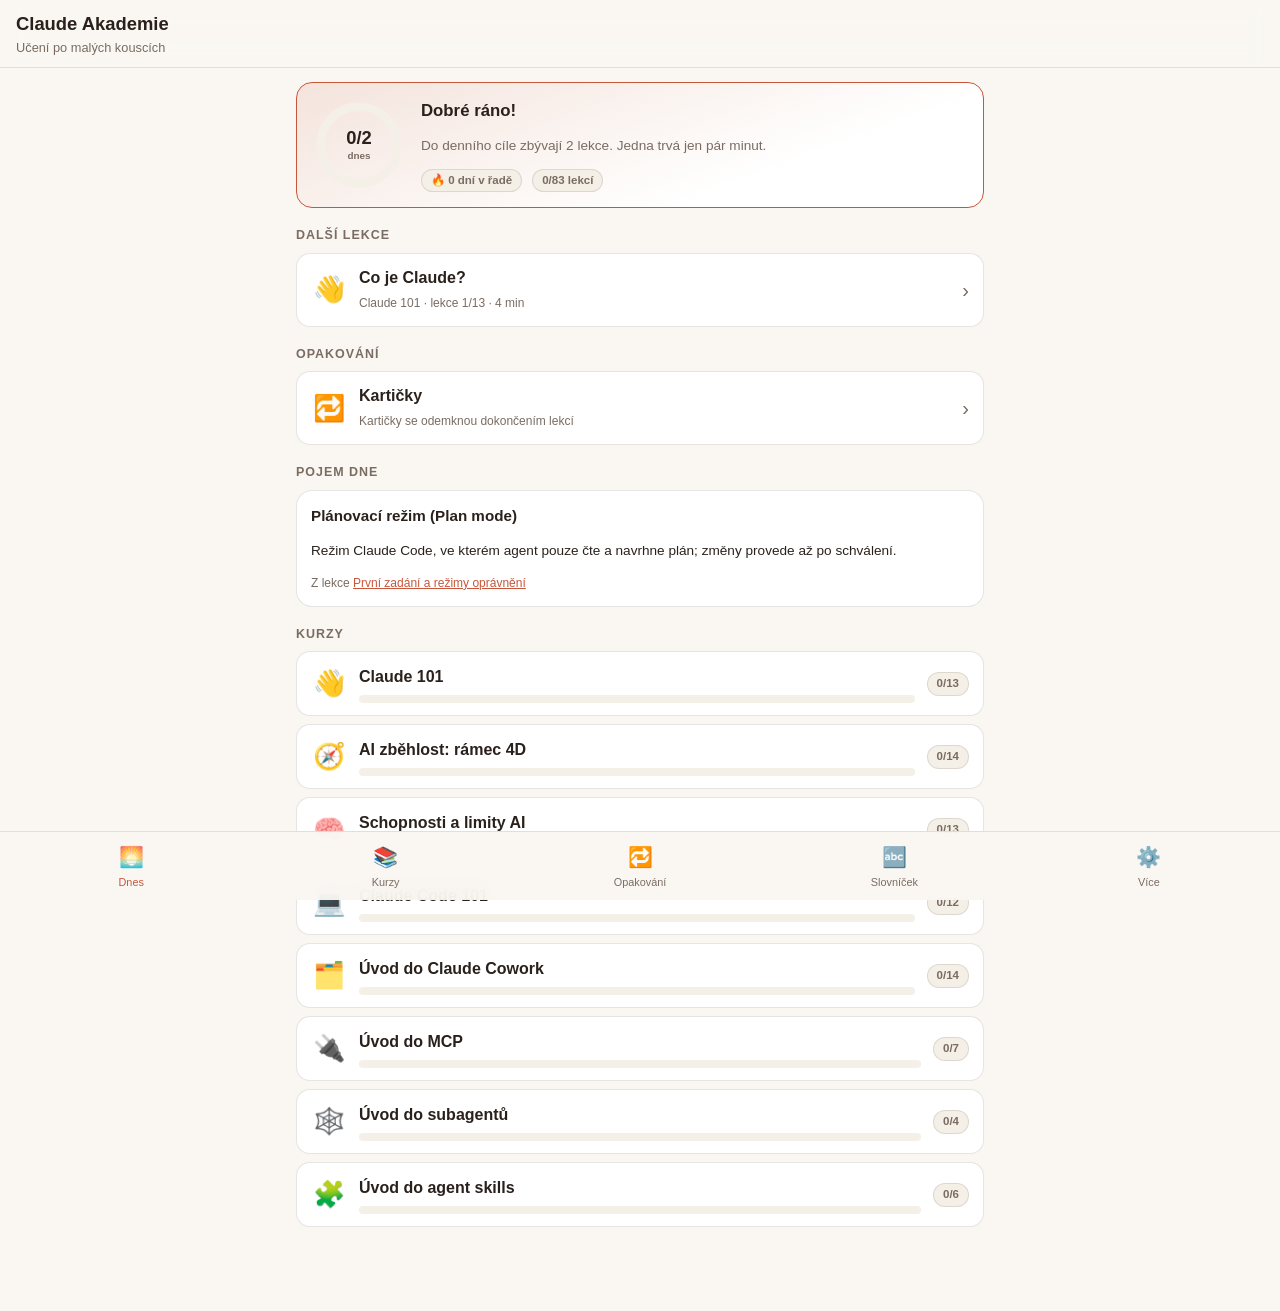
==== claude-akademie/index.html @ be648ee3 "Claude Akademie: česká PWA pro učení Claude po malých kouscích Samostatná aplikace ve složce claude-" ====
<!DOCTYPE html>
<html lang="cs" data-theme="auto">
<head>
  <meta charset="utf-8">
  <meta name="viewport" content="width=device-width, initial-scale=1, viewport-fit=cover">
  <title>Claude Akademie</title>
  <meta name="description" content="Česká učebnice Claude po malých kouscích: kurzy podle Claude Academy, kvízy, kartičky k opakování, slovníček a sledování pokroku. Funguje offline.">
  <meta name="theme-color" content="#1c1917">
  <meta name="mobile-web-app-capable" content="yes">
  <meta name="apple-mobile-web-app-capable" content="yes">
  <meta name="apple-mobile-web-app-status-bar-style" content="black-translucent">
  <meta name="apple-mobile-web-app-title" content="Claude Akademie">
  <link rel="manifest" href="manifest.webmanifest">
  <link rel="icon" href="icons/icon.svg" type="image/svg+xml">
  <link rel="apple-touch-icon" href="icons/apple-touch-icon.png">
  <link rel="stylesheet" href="styles.css">
</head>
<body>
  <header class="app-header">
    <a id="h-back" class="back" href="#/" style="display:none" aria-label="Zpět">‹</a>
    <div class="head-txt">
      <h1 id="h-title">Claude Akademie</h1>
      <p class="sub" id="h-sub"></p>
    </div>
    <div class="head-actions" id="h-actions"></div>
  </header>

  <main id="view">
    <noscript><p style="padding:20px">Aplikace potřebuje zapnutý JavaScript.</p></noscript>
  </main>

  <nav class="tabbar">
    <a href="#/" data-tab="dnes"><span class="ico">🌅</span>Dnes</a>
    <a href="#/kurzy" data-tab="kurzy"><span class="ico">📚</span>Kurzy</a>
    <a href="#/opakovani" data-tab="opakovani"><span class="ico">🔁</span>Opakování</a>
    <a href="#/slovnik" data-tab="slovnik"><span class="ico">🔤</span>Slovníček</a>
    <a href="#/vice" data-tab="vice"><span class="ico">⚙️</span>Více</a>
  </nav>

  <div id="toast"></div>
  <div id="modal"></div>

  <script src="kurzy/_index.js"></script>
  <script src="kurzy/claude-101.js"></script>
  <script src="kurzy/ai-fluency.js"></script>
  <script src="kurzy/schopnosti-a-limity.js"></script>
  <script src="kurzy/claude-code-101.js"></script>
  <script src="kurzy/cowork.js"></script>
  <script src="kurzy/mcp.js"></script>
  <script src="kurzy/subagenti.js"></script>
  <script src="kurzy/skills.js"></script>
  <script src="app.js"></script>
  <script>
    if ("serviceWorker" in navigator && location.protocol.startsWith("http")) {
      window.addEventListener("load", () => {
        navigator.serviceWorker.register("sw.js").catch(() => {});
      });
    }
  </script>
</body>
</html>
---- claude-akademie/styles.css ----
/* ===== Claude Akademie – styly (mobile-first) ===== */

:root {
  --bg: #1c1917;
  --bg-soft: #24201d;
  --card: #2a2522;
  --card-2: #342e2a;
  --line: rgba(255, 255, 255, 0.09);
  --text: #f5efe6;
  --muted: #b3a89b;
  --accent: #e07a5f;
  --accent-soft: rgba(224, 122, 95, 0.16);
  --accent-ink: #1c1917;
  --ok: #7bc47f;
  --ok-soft: rgba(123, 196, 127, 0.16);
  --warn: #f2c14e;
  --warn-soft: rgba(242, 193, 78, 0.14);
  --danger: #f27a7a;
  --info: #7cb7e8;
  --info-soft: rgba(124, 183, 232, 0.14);
  --shadow: 0 10px 30px rgba(0, 0, 0, 0.35);
  --radius: 16px;
  --fs: 16px;
  color-scheme: dark;
}

html[data-theme="light"] {
  --bg: #faf7f2;
  --bg-soft: #f2ece3;
  --card: #ffffff;
  --card-2: #f4efe7;
  --line: rgba(60, 40, 30, 0.12);
  --text: #2a211c;
  --muted: #7a6c62;
  --accent: #c8563b;
  --accent-soft: rgba(200, 86, 59, 0.12);
  --accent-ink: #ffffff;
  --ok: #2f8f4e;
  --ok-soft: rgba(47, 143, 78, 0.12);
  --warn: #b7791f;
  --warn-soft: rgba(183, 121, 31, 0.12);
  --danger: #c62828;
  --info: #2b6cb0;
  --info-soft: rgba(43, 108, 176, 0.10);
  --shadow: 0 10px 24px rgba(60, 40, 30, 0.10);
  color-scheme: light;
}

@media (prefers-color-scheme: light) {
  html[data-theme="auto"] {
    --bg: #faf7f2;
    --bg-soft: #f2ece3;
    --card: #ffffff;
    --card-2: #f4efe7;
    --line: rgba(60, 40, 30, 0.12);
    --text: #2a211c;
    --muted: #7a6c62;
    --accent: #c8563b;
    --accent-soft: rgba(200, 86, 59, 0.12);
    --accent-ink: #ffffff;
    --ok: #2f8f4e;
    --ok-soft: rgba(47, 143, 78, 0.12);
    --warn: #b7791f;
    --warn-soft: rgba(183, 121, 31, 0.12);
    --danger: #c62828;
    --info: #2b6cb0;
    --info-soft: rgba(43, 108, 176, 0.10);
    --shadow: 0 10px 24px rgba(60, 40, 30, 0.10);
    color-scheme: light;
  }
}

html[data-fs="s"] { --fs: 15px; }
html[data-fs="l"] { --fs: 18px; }
html[data-fs="xl"] { --fs: 20px; }

* { box-sizing: border-box; }

html, body {
  margin: 0;
  padding: 0;
  background: var(--bg);
  color: var(--text);
  font-family: -apple-system, BlinkMacSystemFont, "Segoe UI", Roboto, "Helvetica Neue", Arial, sans-serif;
  font-size: var(--fs);
  line-height: 1.5;
  -webkit-text-size-adjust: 100%;
  overscroll-behavior-y: contain;
}

body { min-height: 100dvh; }

a { color: var(--accent); }
button { font: inherit; }

/* ---------- hlavička ---------- */
.app-header {
  position: sticky;
  top: 0;
  z-index: 20;
  display: flex;
  align-items: center;
  gap: 10px;
  padding: calc(env(safe-area-inset-top) + 10px) 16px 10px;
  background: color-mix(in srgb, var(--bg) 88%, transparent);
  backdrop-filter: blur(12px);
  -webkit-backdrop-filter: blur(12px);
  border-bottom: 1px solid var(--line);
}
.app-header .back {
  text-decoration: none;
  font-size: 30px;
  line-height: 1;
  color: var(--text);
  padding: 0 6px 4px 0;
}
.head-txt { flex: 1; min-width: 0; }
.app-header h1 {
  margin: 0;
  font-size: 1.15rem;
  font-weight: 700;
  white-space: nowrap;
  overflow: hidden;
  text-overflow: ellipsis;
}
.app-header .sub {
  margin: 0;
  color: var(--muted);
  font-size: 0.8rem;
  white-space: nowrap;
  overflow: hidden;
  text-overflow: ellipsis;
}
.head-actions { display: flex; gap: 6px; }
.icon-btn {
  border: 1px solid var(--line);
  background: var(--card);
  color: var(--text);
  border-radius: 12px;
  width: 38px;
  height: 38px;
  display: inline-flex;
  align-items: center;
  justify-content: center;
  font-size: 18px;
  cursor: pointer;
}
.icon-btn.on { background: var(--accent-soft); border-color: var(--accent); }

/* ---------- hlavní plocha ---------- */
#view {
  padding: 14px 16px calc(84px + env(safe-area-inset-bottom));
  max-width: 720px;
  margin: 0 auto;
}

.tabbar {
  position: fixed;
  bottom: 0;
  left: 0;
  right: 0;
  z-index: 20;
  display: flex;
  justify-content: space-around;
  padding: 6px 4px calc(6px + env(safe-area-inset-bottom));
  background: color-mix(in srgb, var(--bg) 92%, transparent);
  backdrop-filter: blur(12px);
  -webkit-backdrop-filter: blur(12px);
  border-top: 1px solid var(--line);
}
.tabbar a {
  flex: 1;
  display: flex;
  flex-direction: column;
  align-items: center;
  gap: 2px;
  text-decoration: none;
  color: var(--muted);
  font-size: 0.68rem;
  padding: 4px 0;
  border-radius: 10px;
  position: relative;
}
.tabbar a .ico { font-size: 20px; }
.tabbar a.active { color: var(--accent); }
.tabbar a .badge {
  position: absolute;
  top: 0;
  right: calc(50% - 22px);
  background: var(--accent);
  color: var(--accent-ink);
  font-size: 0.62rem;
  font-weight: 700;
  border-radius: 999px;
  padding: 0 5px;
  min-width: 16px;
  text-align: center;
}

/* ---------- karty a texty ---------- */
.card {
  background: var(--card);
  border: 1px solid var(--line);
  border-radius: var(--radius);
  padding: 14px;
  margin-bottom: 12px;
}
.card.accent { border-color: var(--accent); background: linear-gradient(160deg, var(--accent-soft), var(--card) 70%); }
.card h2 { margin: 0 0 6px; font-size: 1.05rem; }
.card h3 { margin: 0 0 4px; font-size: 0.95rem; }
.muted { color: var(--muted); }
.small { font-size: 0.85rem; }
.tiny { font-size: 0.75rem; }
.section-title {
  margin: 18px 0 8px;
  font-size: 0.78rem;
  letter-spacing: 0.08em;
  text-transform: uppercase;
  color: var(--muted);
  font-weight: 700;
}
.row { display: flex; align-items: center; gap: 10px; }
.row.between { justify-content: space-between; }
.grow { flex: 1; min-width: 0; }
.wrap { flex-wrap: wrap; }
.center { text-align: center; }
.mt { margin-top: 12px; }
.mb0 { margin-bottom: 0; }

.btn {
  display: inline-flex;
  align-items: center;
  justify-content: center;
  gap: 8px;
  border: 1px solid var(--line);
  background: var(--card-2);
  color: var(--text);
  border-radius: 12px;
  padding: 11px 16px;
  font-weight: 600;
  cursor: pointer;
  text-decoration: none;
  min-height: 44px;
}
.btn.primary { background: var(--accent); color: var(--accent-ink); border-color: transparent; }
.btn.ok { background: var(--ok); color: #0b1a0d; border-color: transparent; }
.btn.ghost { background: transparent; }
.btn.danger { color: var(--danger); border-color: var(--danger); background: transparent; }
.btn.block { width: 100%; }
.btn.sm { padding: 7px 12px; min-height: 36px; font-size: 0.85rem; }
.btn:disabled { opacity: 0.5; cursor: default; }
.btn-row { display: flex; gap: 8px; flex-wrap: wrap; margin-top: 10px; }
.btn-row .btn { flex: 1; }

.chip {
  display: inline-block;
  padding: 2px 9px;
  border-radius: 999px;
  background: var(--card-2);
  border: 1px solid var(--line);
  color: var(--muted);
  font-size: 0.72rem;
  font-weight: 600;
  white-space: nowrap;
}
.chip.ok { background: var(--ok-soft); color: var(--ok); border-color: transparent; }
.chip.accent { background: var(--accent-soft); color: var(--accent); border-color: transparent; }
.chip.warn { background: var(--warn-soft); color: var(--warn); border-color: transparent; }
.chip.info { background: var(--info-soft); color: var(--info); border-color: transparent; }

.progress {
  height: 8px;
  border-radius: 999px;
  background: var(--card-2);
  overflow: hidden;
}
.progress > i {
  display: block;
  height: 100%;
  background: var(--accent);
  border-radius: 999px;
  transition: width 0.3s ease;
}
.progress.ok > i { background: var(--ok); }

/* ---------- Dnes ---------- */
.hero {
  display: grid;
  grid-template-columns: 96px 1fr;
  gap: 14px;
  align-items: center;
}
.ring { width: 96px; height: 96px; position: relative; }
.ring svg { width: 100%; height: 100%; transform: rotate(-90deg); }
.ring circle { fill: none; stroke-width: 9; stroke-linecap: round; }
.ring .track { stroke: var(--card-2); }
.ring .bar { stroke: var(--accent); transition: stroke-dashoffset 0.4s ease; }
.ring .bar.done { stroke: var(--ok); }
.ring .lbl {
  position: absolute;
  inset: 0;
  display: flex;
  flex-direction: column;
  align-items: center;
  justify-content: center;
  font-weight: 800;
  font-size: 1.15rem;
  line-height: 1;
}
.ring .lbl small { font-size: 0.62rem; color: var(--muted); font-weight: 600; margin-top: 3px; }

.stat-grid { display: grid; grid-template-columns: repeat(3, 1fr); gap: 8px; }
.stat {
  background: var(--card);
  border: 1px solid var(--line);
  border-radius: 14px;
  padding: 10px 8px;
  text-align: center;
}
.stat b { display: block; font-size: 1.3rem; }
.stat span { font-size: 0.7rem; color: var(--muted); }

/* ---------- seznamy lekcí ---------- */
.list { display: flex; flex-direction: column; gap: 8px; }
.item {
  display: flex;
  align-items: center;
  gap: 12px;
  background: var(--card);
  border: 1px solid var(--line);
  border-radius: 14px;
  padding: 12px 14px;
  text-decoration: none;
  color: var(--text);
}
.item:active { background: var(--card-2); }
.item .num {
  width: 30px;
  height: 30px;
  border-radius: 50%;
  display: inline-flex;
  align-items: center;
  justify-content: center;
  background: var(--card-2);
  font-size: 0.8rem;
  font-weight: 700;
  color: var(--muted);
  flex-shrink: 0;
}
.item.done .num { background: var(--ok-soft); color: var(--ok); }
.item.next .num { background: var(--accent-soft); color: var(--accent); }
.item .ttl { font-weight: 600; display: block; }
.item .meta { font-size: 0.75rem; color: var(--muted); }
.item .emoji { font-size: 26px; flex-shrink: 0; width: 36px; text-align: center; }
.item .arrow { color: var(--muted); font-size: 20px; }

/* ---------- lekce ---------- */
.lesson { font-size: 1.02em; }
.lesson h2 { font-size: 1.15rem; margin: 22px 0 8px; }
.lesson h3 { font-size: 1rem; margin: 18px 0 6px; }
.lesson p { margin: 0 0 12px; }
.lesson ul, .lesson ol { margin: 0 0 12px; padding-left: 22px; }
.lesson li { margin-bottom: 5px; }
.lesson code {
  font-family: ui-monospace, SFMono-Regular, Menlo, Consolas, monospace;
  font-size: 0.88em;
  background: var(--card-2);
  padding: 1px 5px;
  border-radius: 6px;
}
.lesson-lead {
  color: var(--muted);
  font-size: 0.95rem;
  margin: 0 0 14px;
  padding-bottom: 12px;
  border-bottom: 1px solid var(--line);
}
.callout {
  border-radius: 14px;
  padding: 12px 14px;
  margin: 0 0 14px;
  border: 1px solid transparent;
}
.callout .ttl { font-weight: 700; display: block; margin-bottom: 4px; font-size: 0.85rem; }
.callout p:last-child { margin-bottom: 0; }
.callout.tip { background: var(--ok-soft); border-color: color-mix(in srgb, var(--ok) 40%, transparent); }
.callout.warn { background: var(--warn-soft); border-color: color-mix(in srgb, var(--warn) 40%, transparent); }
.callout.info { background: var(--info-soft); border-color: color-mix(in srgb, var(--info) 40%, transparent); }
.callout.key { background: var(--accent-soft); border-color: color-mix(in srgb, var(--accent) 40%, transparent); }

.example {
  border: 1px solid var(--line);
  border-radius: 14px;
  overflow: hidden;
  margin: 0 0 14px;
  background: var(--card);
}
.example .ex-head {
  padding: 8px 14px;
  font-size: 0.8rem;
  font-weight: 700;
  background: var(--card-2);
  border-bottom: 1px solid var(--line);
}
.example .bubble { padding: 12px 14px; }
.example .bubble + .bubble { border-top: 1px dashed var(--line); }
.example .who {
  font-size: 0.7rem;
  text-transform: uppercase;
  letter-spacing: 0.08em;
  font-weight: 700;
  color: var(--muted);
  margin-bottom: 4px;
}
.example .bubble.user .who { color: var(--accent); }
.example .bubble.ai .who { color: var(--info); }
.example .bubble.bad .who { color: var(--danger); }
.example pre {
  margin: 0;
  white-space: pre-wrap;
  word-break: break-word;
  font-family: inherit;
  font-size: 0.95em;
}
.example pre.mono { font-family: ui-monospace, SFMono-Regular, Menlo, Consolas, monospace; font-size: 0.85em; }
.example .note {
  padding: 10px 14px;
  font-size: 0.88rem;
  color: var(--muted);
  border-top: 1px solid var(--line);
  background: var(--bg-soft);
}
.example .note b { color: var(--text); }

.tbl { width: 100%; border-collapse: collapse; margin: 0 0 14px; font-size: 0.9rem; }
.tbl th, .tbl td { text-align: left; padding: 8px 8px; border-bottom: 1px solid var(--line); vertical-align: top; }
.tbl th { color: var(--muted); font-size: 0.75rem; text-transform: uppercase; letter-spacing: 0.05em; }
.tbl-wrap { overflow-x: auto; }

.compare { display: grid; grid-template-columns: 1fr 1fr; gap: 8px; margin: 0 0 14px; }
.compare > div { border-radius: 12px; padding: 10px 12px; font-size: 0.9rem; border: 1px solid var(--line); }
.compare .bad { background: color-mix(in srgb, var(--danger) 10%, var(--card)); }
.compare .good { background: var(--ok-soft); }
.compare .lbl { font-weight: 700; font-size: 0.75rem; display: block; margin-bottom: 4px; }
.compare .bad .lbl { color: var(--danger); }
.compare .good .lbl { color: var(--ok); }
@media (max-width: 420px) { .compare { grid-template-columns: 1fr; } }

.steps { counter-reset: st; list-style: none; padding: 0; margin: 0 0 14px; }
.steps li {
  counter-increment: st;
  position: relative;
  padding-left: 40px;
  margin-bottom: 10px;
}
.steps li::before {
  content: counter(st);
  position: absolute;
  left: 0;
  top: 0;
  width: 28px;
  height: 28px;
  border-radius: 50%;
  background: var(--accent-soft);
  color: var(--accent);
  font-weight: 700;
  display: flex;
  align-items: center;
  justify-content: center;
  font-size: 0.85rem;
}

.lesson-nav { display: flex; gap: 8px; margin-top: 18px; }
.lesson-nav .btn { flex: 1; }

/* ---------- kvíz ---------- */
.quiz { margin-top: 20px; }
.q { margin-bottom: 14px; }
.q .qt { font-weight: 700; margin-bottom: 8px; }
.opts { display: flex; flex-direction: column; gap: 6px; }
.opt {
  text-align: left;
  border: 1px solid var(--line);
  background: var(--card-2);
  color: var(--text);
  border-radius: 12px;
  padding: 10px 12px;
  cursor: pointer;
}
.opt.sel { border-color: var(--accent); }
.opt.right { border-color: var(--ok); background: var(--ok-soft); }
.opt.wrong { border-color: var(--danger); background: color-mix(in srgb, var(--danger) 12%, var(--card)); }
.opt:disabled { cursor: default; opacity: 1; }
.why { margin-top: 8px; font-size: 0.88rem; color: var(--muted); padding: 8px 12px; border-left: 3px solid var(--accent); }

/* ---------- poznámky ---------- */
textarea, input[type="text"], input[type="search"], input[type="number"], select {
  width: 100%;
  border: 1px solid var(--line);
  background: var(--card-2);
  color: var(--text);
  border-radius: 12px;
  padding: 10px 12px;
  font: inherit;
}
textarea { min-height: 90px; resize: vertical; }
label.lbl { display: block; font-size: 0.8rem; color: var(--muted); margin: 0 0 4px; }
.search { margin-bottom: 12px; }

/* ---------- kartičky ---------- */
.flash {
  min-height: 220px;
  display: flex;
  flex-direction: column;
  justify-content: center;
  align-items: center;
  text-align: center;
  padding: 24px 18px;
  cursor: pointer;
  user-select: none;
}
.flash .side { font-size: 0.7rem; letter-spacing: 0.08em; text-transform: uppercase; color: var(--muted); margin-bottom: 10px; }
.flash .front { font-size: 1.15rem; font-weight: 700; }
.flash .backtxt { font-size: 1rem; }
.flash .src { margin-top: 12px; font-size: 0.75rem; color: var(--muted); }
.rate { display: grid; grid-template-columns: repeat(4, 1fr); gap: 6px; }
.rate .btn { flex-direction: column; gap: 0; padding: 8px 4px; }
.rate .btn small { font-weight: 400; color: var(--muted); font-size: 0.68rem; }
.rate .btn.primary small, .rate .btn.ok small { color: inherit; opacity: 0.8; }

/* ---------- slovníček ---------- */
.term { padding: 10px 0; border-bottom: 1px solid var(--line); }
.term b { display: block; }
.term .src { font-size: 0.72rem; color: var(--muted); }
.letter { position: sticky; top: 58px; background: var(--bg); padding: 8px 0 2px; font-weight: 800; color: var(--accent); }

/* ---------- heatmapa ---------- */
.heat { display: grid; grid-template-columns: repeat(12, 1fr); gap: 3px; }
.heat i {
  aspect-ratio: 1;
  border-radius: 3px;
  background: var(--card-2);
  display: block;
}
.heat i.l1 { background: color-mix(in srgb, var(--accent) 35%, var(--card-2)); }
.heat i.l2 { background: color-mix(in srgb, var(--accent) 65%, var(--card-2)); }
.heat i.l3 { background: var(--accent); }

/* ---------- odznaky ---------- */
.badges { display: grid; grid-template-columns: repeat(auto-fill, minmax(96px, 1fr)); gap: 8px; }
.badge-card {
  text-align: center;
  padding: 12px 6px;
  border-radius: 14px;
  background: var(--card);
  border: 1px solid var(--line);
  font-size: 0.72rem;
}
.badge-card .em { font-size: 30px; display: block; margin-bottom: 4px; }
.badge-card.off { opacity: 0.35; filter: grayscale(1); }

/* ---------- toast a modal ---------- */
#toast {
  position: fixed;
  left: 50%;
  bottom: calc(84px + env(safe-area-inset-bottom));
  transform: translateX(-50%) translateY(20px);
  background: var(--text);
  color: var(--bg);
  padding: 10px 16px;
  border-radius: 12px;
  font-size: 0.9rem;
  font-weight: 600;
  opacity: 0;
  pointer-events: none;
  transition: 0.25s;
  z-index: 50;
  max-width: 90vw;
  text-align: center;
}
#toast.show { opacity: 1; transform: translateX(-50%) translateY(0); }

#modal:empty { display: none; }
#modal {
  position: fixed;
  inset: 0;
  z-index: 40;
  background: rgba(0, 0, 0, 0.55);
  display: flex;
  align-items: flex-end;
  justify-content: center;
}
.sheet {
  width: 100%;
  max-width: 720px;
  background: var(--card);
  border-radius: 20px 20px 0 0;
  padding: 18px 16px calc(18px + env(safe-area-inset-bottom));
  max-height: 85dvh;
  overflow: auto;
}
.sheet h2 { margin: 0 0 10px; }

.done-banner {
  text-align: center;
  padding: 18px 12px;
}
.done-banner .em { font-size: 44px; }

.empty { text-align: center; color: var(--muted); padding: 30px 10px; }

.pill-row { display: flex; gap: 6px; flex-wrap: wrap; margin-bottom: 12px; }
.pill {
  border: 1px solid var(--line);
  background: var(--card);
  color: var(--muted);
  border-radius: 999px;
  padding: 6px 12px;
  font-size: 0.8rem;
  font-weight: 600;
  cursor: pointer;
}
.pill.on { background: var(--accent-soft); color: var(--accent); border-color: var(--accent); }

@media (min-width: 600px) {
  .stat-grid { grid-template-columns: repeat(6, 1fr); }
}
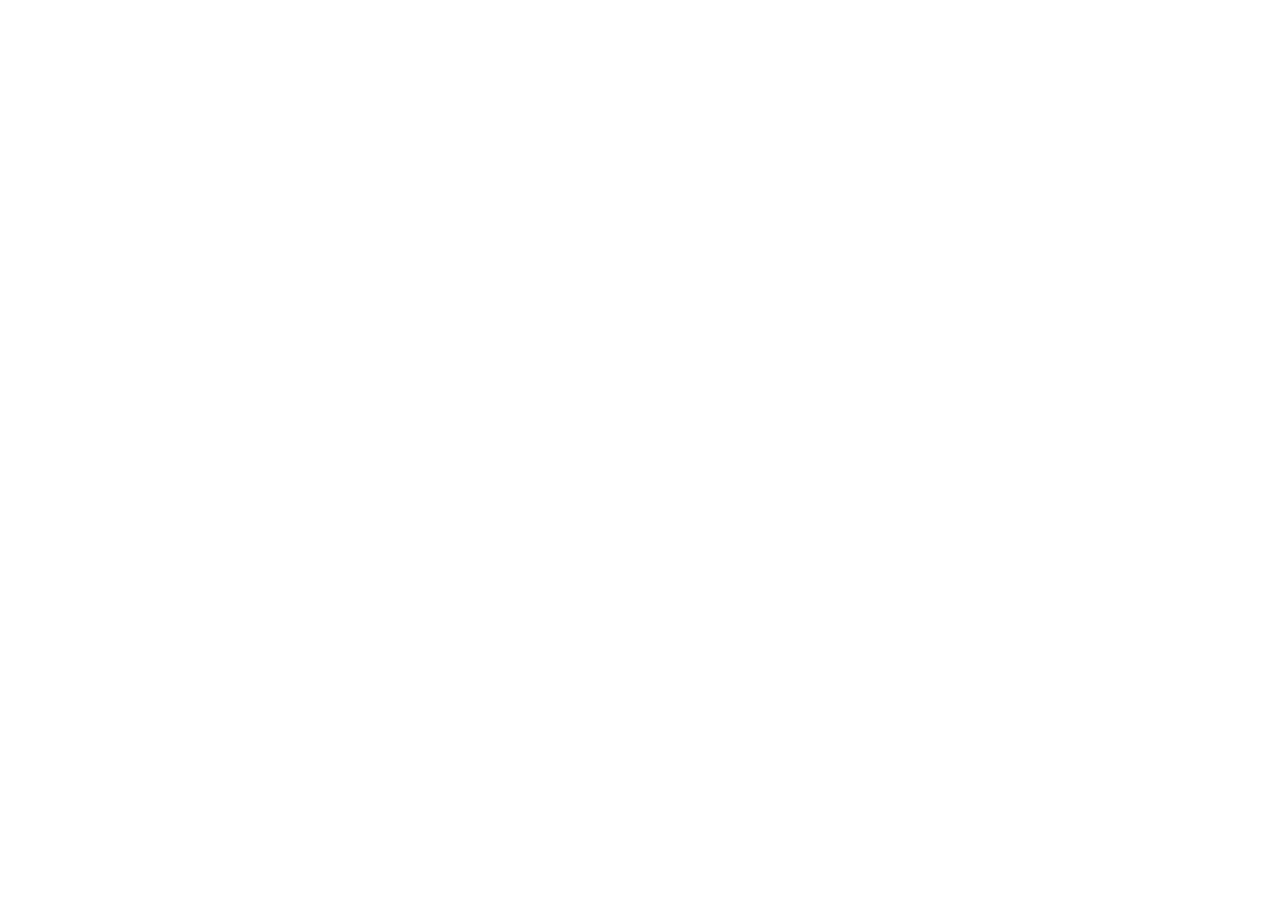
==== commit c3c870f6: "Přesun Akademie: přesměrování ze staré cesty a šetrnější „Obnovit aplikaci“ - claude-akademie/index." ====
--- a/claude-akademie/index.html
+++ b/claude-akademie/index.html
@@ -1,61 +1,37 @@
 <!DOCTYPE html>
-<html lang="cs" data-theme="auto">
+<html lang="cs">
 <head>
   <meta charset="utf-8">
-  <meta name="viewport" content="width=device-width, initial-scale=1, viewport-fit=cover">
-  <title>Claude Akademie</title>
-  <meta name="description" content="Česká učebnice Claude po malých kouscích: kurzy podle Claude Academy, kvízy, kartičky k opakování, slovníček a sledování pokroku. Funguje offline.">
-  <meta name="theme-color" content="#1c1917">
-  <meta name="mobile-web-app-capable" content="yes">
-  <meta name="apple-mobile-web-app-capable" content="yes">
-  <meta name="apple-mobile-web-app-status-bar-style" content="black-translucent">
-  <meta name="apple-mobile-web-app-title" content="Claude Akademie">
-  <link rel="manifest" href="manifest.webmanifest">
-  <link rel="icon" href="icons/icon.svg" type="image/svg+xml">
-  <link rel="apple-touch-icon" href="icons/apple-touch-icon.png">
-  <link rel="stylesheet" href="styles.css">
+  <meta name="viewport" content="width=device-width, initial-scale=1">
+  <title>Claude Akademie se přestěhovala</title>
+  <meta name="robots" content="noindex">
+  <meta http-equiv="refresh" content="3;url=https://honzajscz.github.io/learning-apps/claude-akademie/">
+  <style>
+    body { margin: 0; min-height: 100dvh; display: flex; align-items: center; justify-content: center; background: #1c1917; color: #f5efe6; font-family: -apple-system, BlinkMacSystemFont, "Segoe UI", Roboto, sans-serif; text-align: center; padding: 24px; }
+    a { color: #e07a5f; font-weight: 700; }
+    p { max-width: 420px; line-height: 1.5; }
+  </style>
 </head>
 <body>
-  <header class="app-header">
-    <a id="h-back" class="back" href="#/" style="display:none" aria-label="Zpět">‹</a>
-    <div class="head-txt">
-      <h1 id="h-title">Claude Akademie</h1>
-      <p class="sub" id="h-sub"></p>
-    </div>
-    <div class="head-actions" id="h-actions"></div>
-  </header>
-
-  <main id="view">
-    <noscript><p style="padding:20px">Aplikace potřebuje zapnutý JavaScript.</p></noscript>
-  </main>
-
-  <nav class="tabbar">
-    <a href="#/" data-tab="dnes"><span class="ico">🌅</span>Dnes</a>
-    <a href="#/kurzy" data-tab="kurzy"><span class="ico">📚</span>Kurzy</a>
-    <a href="#/opakovani" data-tab="opakovani"><span class="ico">🔁</span>Opakování</a>
-    <a href="#/slovnik" data-tab="slovnik"><span class="ico">🔤</span>Slovníček</a>
-    <a href="#/vice" data-tab="vice"><span class="ico">⚙️</span>Více</a>
-  </nav>
-
-  <div id="toast"></div>
-  <div id="modal"></div>
-
-  <script src="kurzy/_index.js"></script>
-  <script src="kurzy/claude-101.js"></script>
-  <script src="kurzy/ai-fluency.js"></script>
-  <script src="kurzy/schopnosti-a-limity.js"></script>
-  <script src="kurzy/claude-code-101.js"></script>
-  <script src="kurzy/cowork.js"></script>
-  <script src="kurzy/mcp.js"></script>
-  <script src="kurzy/subagenti.js"></script>
-  <script src="kurzy/skills.js"></script>
-  <script src="app.js"></script>
+  <p>🎓 Claude Akademie má novou adresu:<br>
+    <a id="lnk" href="https://honzajscz.github.io/learning-apps/claude-akademie/">honzajscz.github.io/learning-apps/claude-akademie/</a><br><br>
+    <small>Tvůj pokrok zůstává (data jsou uložená pro celou doménu). Starou ikonu na ploše můžeš smazat a přidat novou.</small></p>
   <script>
-    if ("serviceWorker" in navigator && location.protocol.startsWith("http")) {
-      window.addEventListener("load", () => {
-        navigator.serviceWorker.register("sw.js").catch(() => {});
-      });
-    }
+    // Přesměrovací stránka po přesunu appky. Odregistruje starý service worker
+    // této cesty, smaže jeho cache a pošle uživatele na novou adresu.
+    (async () => {
+      try {
+        if ("serviceWorker" in navigator) {
+          const regs = await navigator.serviceWorker.getRegistrations();
+          for (const r of regs) if (r.scope.includes("/workouts/claude-akademie/")) await r.unregister();
+        }
+        if (window.caches) {
+          const keys = await caches.keys();
+          for (const k of keys) if (k.startsWith("claude-akademie-")) await caches.delete(k);
+        }
+      } catch { /* ignore */ }
+      location.replace(document.getElementById("lnk").href);
+    })();
   </script>
 </body>
 </html>
